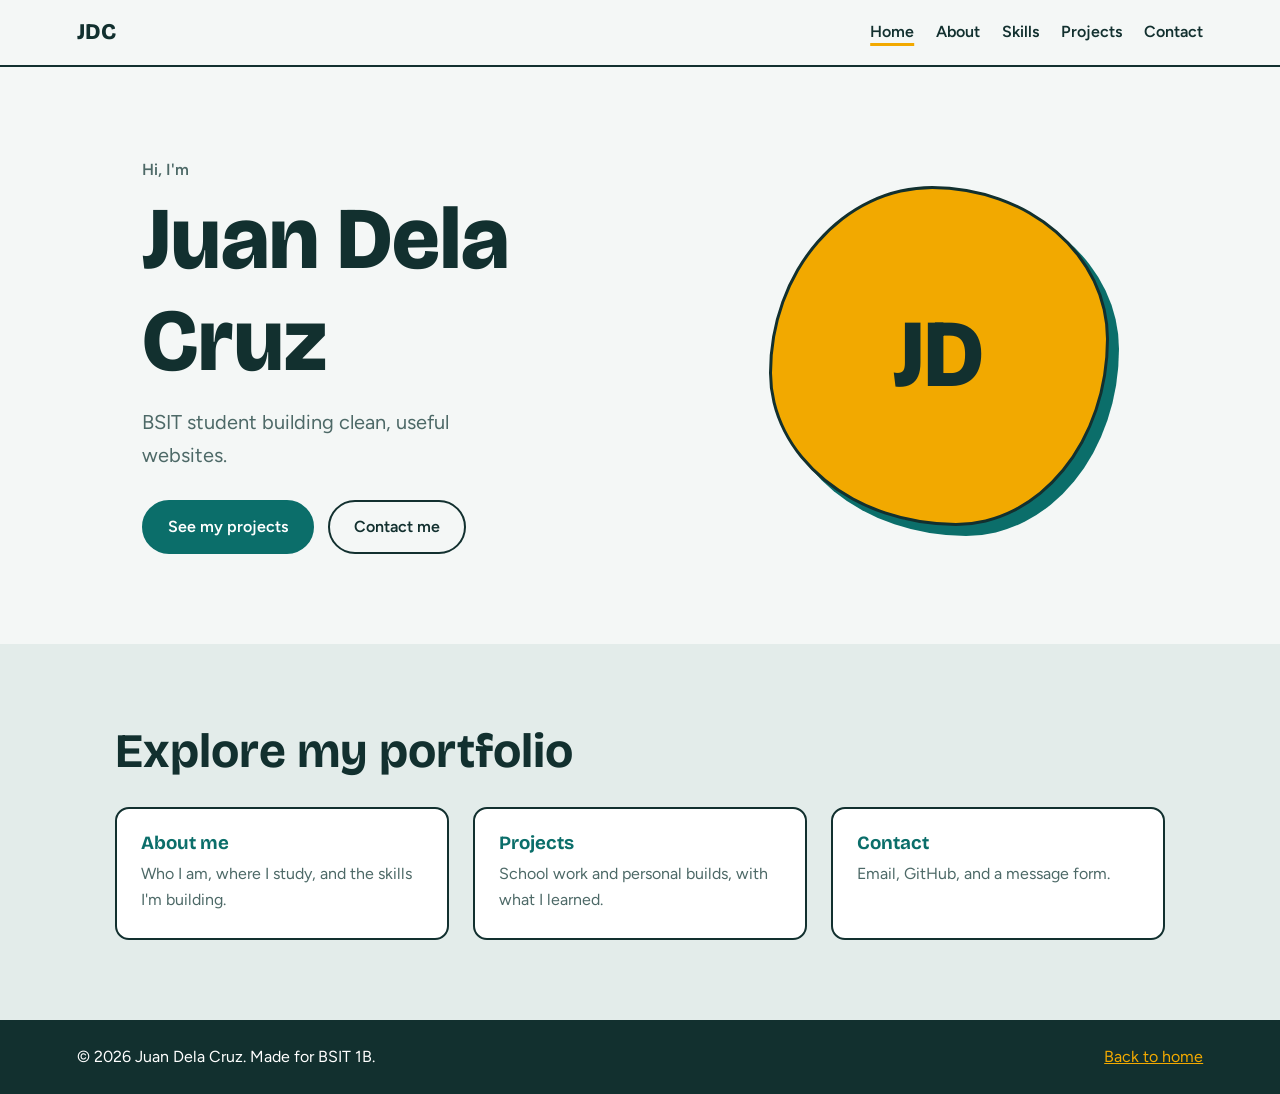
==== index.html @ 8b565f1e "Update index.html" ====
<!DOCTYPE html>
<html lang="en">
<head>
  <meta charset="UTF-8">
  <meta name="viewport" content="width=device-width, initial-scale=1">
  <title>Home | Juan Dela Cruz</title>
  <meta name="description" content="Portfolio of Juan Dela Cruz, BSIT student.">
  <link rel="preconnect" href="https://fonts.googleapis.com">
  <link rel="preconnect" href="https://fonts.gstatic.com" crossorigin>
  <link href="https://fonts.googleapis.com/css2?family=Bricolage+Grotesque:wght@500;700;800&family=Figtree:wght@400;500;600&display=swap" rel="stylesheet">
  <link rel="stylesheet" href="style.css">
</head>
<body>

  <!-- ===== HEADER / NAVIGATION (same on every page) ===== -->
  <header class="site-header">
    <a class="logo" href="index.html">JDC</a>
    <nav class="nav" aria-label="Main">
      <a href="index.html" aria-current="page">Home</a>
      <a href="about.html">About</a>
      <a href="skills.html">Skills</a>
      <a href="projects.html">Projects</a>
      <a href="contact.html">Contact</a>
    </nav>
  </header>

  <main>

    <!-- ===== HERO ===== -->
    <section class="hero">
      <div class="hero-text">
        <p class="hero-hello">Hi, I'm</p>
        <h1>Juan Dela Cruz</h1>
        <p class="hero-role">BSIT student building clean, useful websites.</p>
        <div class="hero-buttons">
          <a class="btn btn-primary" href="projects.html">See my projects</a>
          <a class="btn btn-outline" href="contact.html">Contact me</a>
        </div>
      </div>
      <!-- Replace the initials with your photo:
           <img src="images/profile.jpg" alt="Photo of Juan Dela Cruz"> -->
      <div class="hero-photo" aria-hidden="true">JD</div>
    </section>

    <!-- ===== WHERE TO GO NEXT ===== -->
    <section class="section section-tint">
      <h2>Explore my portfolio</h2>
      <div class="link-cards">
        <a class="link-card" href="about.html">
          <h3>About me</h3>
          <p>Who I am, where I study, and the skills I'm building.</p>
        </a>
        <a class="link-card" href="projects.html">
          <h3>Projects</h3>
          <p>School work and personal builds, with what I learned.</p>
        </a>
        <a class="link-card" href="contact.html">
          <h3>Contact</h3>
          <p>Email, GitHub, and a message form.</p>
        </a>
      </div>
    </section>

  </main>

  <footer class="site-footer">
    <p>&copy; 2026 Juan Dela Cruz. Made for BSIT 1B.</p>
    <a href="index.html">Back to home</a>
  </footer>

</body>
</html>
---- style.css ----
/* =========================================================
   PORTFOLIO STYLES
   1. Variables  2. Base  3. Header  4. Hero  5. Sections
   6. Skills  7. Projects  8. Contact  9. Footer  10. Responsive
   ========================================================= */

/* ---------- 1. VARIABLES (change colors/fonts here) ---------- */
:root {
  --bg: #f4f7f6;          /* page background */
  --bg-tint: #e3ecea;     /* alternate section background */
  --ink: #12302f;         /* main text */
  --muted: #4d6967;       /* secondary text */
  --primary: #0b6e6a;     /* teal: buttons, bars */
  --accent: #f2a900;      /* marigold: highlights */
  --card: #ffffff;
  --radius: 14px;
  --font-head: "Bricolage Grotesque", "Segoe UI", sans-serif;
  --font-body: "Figtree", "Segoe UI", Arial, sans-serif;
}

/* ---------- 2. BASE ---------- */
* { box-sizing: border-box; margin: 0; padding: 0; }
html { scroll-behavior: smooth; scroll-padding-top: 70px; }
body {
  font-family: var(--font-body);
  background: var(--bg);
  color: var(--ink);
  line-height: 1.65;
}
h1, h2, h3 { font-family: var(--font-head); line-height: 1.15; }
a { color: var(--primary); }
a:focus-visible, .btn:focus-visible {
  outline: 3px solid var(--accent);
  outline-offset: 3px;
}

/* ---------- 3. HEADER ---------- */
.site-header {
  position: sticky; top: 0; z-index: 10;
  display: flex; justify-content: space-between; align-items: center;
  padding: 14px 6vw;
  background: var(--bg);
  border-bottom: 2px solid var(--ink);
}
.logo {
  font-family: var(--font-head); font-weight: 800; font-size: 1.4rem;
  color: var(--ink); text-decoration: none;
}
.nav { display: flex; gap: 22px; }
.nav a { color: var(--ink); text-decoration: none; font-weight: 600; }
.nav a:hover { color: var(--primary); text-decoration: underline; text-decoration-color: var(--accent); text-decoration-thickness: 3px; text-underline-offset: 6px; }

/* ---------- 4. HERO ---------- */
.hero {
  display: grid; grid-template-columns: 1.4fr 1fr; align-items: center; gap: 40px;
  padding: 90px 6vw;
  max-width: 1150px; margin: 0 auto;
}
.hero-hello { font-weight: 600; color: var(--muted); }
.hero h1 { font-size: clamp(2.8rem, 8vw, 5.5rem); font-weight: 800; margin: 6px 0 14px; }
.hero-role { font-size: 1.25rem; max-width: 30ch; color: var(--muted); }
.hero-buttons { display: flex; gap: 14px; flex-wrap: wrap; margin-top: 28px; }

.btn {
  display: inline-block; padding: 12px 24px;
  border-radius: 999px; border: 2px solid var(--ink);
  font-weight: 600; text-decoration: none;
  transition: background .2s, color .2s;
}
.btn-primary { background: var(--primary); border-color: var(--primary); color: #fff; }
.btn-primary:hover { background: var(--ink); border-color: var(--ink); }
.btn-outline { color: var(--ink); }
.btn-outline:hover { background: var(--accent); border-color: var(--accent); }

.hero-photo {
  aspect-ratio: 1; width: 100%; max-width: 340px; justify-self: center;
  display: grid; place-items: center;
  background: var(--accent); color: var(--ink);
  font-family: var(--font-head); font-weight: 800; font-size: 6rem;
  border: 3px solid var(--ink);
  border-radius: 48% 52% 45% 55% / 55% 45% 55% 45%;  /* soft blob shape */
  box-shadow: 10px 10px 0 var(--primary);
  overflow: hidden;
}
.hero-photo img { width: 100%; height: 100%; object-fit: cover; }

/* ---------- 5. SECTIONS ---------- */
.section { padding: 80px 6vw; }
.section-tint { background: var(--bg-tint); }
.section > * { max-width: 1050px; margin-left: auto; margin-right: auto; }
.section h2 { font-size: clamp(2rem, 5vw, 3rem); margin-bottom: 28px; }

.about-grid { display: grid; grid-template-columns: 1.3fr 1fr; gap: 40px; }
.about-grid p { max-width: 60ch; font-size: 1.1rem; }
.facts { list-style: none; background: var(--card); border: 2px solid var(--ink); border-radius: var(--radius); padding: 22px; }
.facts li { padding: 8px 0; border-bottom: 1px solid var(--bg-tint); }
.facts li:last-child { border-bottom: none; }
.facts strong { display: block; color: var(--primary); font-size: .9rem; }

/* ---------- 6. SKILLS ---------- */
.skills-grid { display: grid; grid-template-columns: repeat(auto-fit, minmax(260px, 1fr)); gap: 22px 40px; }
.skill h3 { font-size: 1.1rem; margin-bottom: 8px; }
.bar { height: 14px; background: var(--card); border: 2px solid var(--ink); border-radius: 999px; overflow: hidden; }
.bar span { display: block; height: 100%; background: var(--primary); }

/* ---------- 7. PROJECTS ---------- */
.projects-grid { display: grid; grid-template-columns: repeat(auto-fit, minmax(270px, 1fr)); gap: 28px; }
.project { background: var(--card); border: 2px solid var(--ink); border-radius: var(--radius); overflow: hidden; padding-bottom: 22px; }
.project-thumb {
  height: 160px; display: grid; place-items: center;
  font-family: var(--font-head); font-weight: 700; font-size: 1.4rem; color: #fff;
  margin-bottom: 18px; border-bottom: 2px solid var(--ink);
}
.thumb-a { background: var(--primary); }
.thumb-b { background: #1f4e79; }
.thumb-c { background: #8a5a00; }
.project h3, .project p, .project a { margin-left: 22px; margin-right: 22px; }
.project h3 { margin-bottom: 8px; }
.project p { color: var(--muted); margin-bottom: 12px; }
.project a { font-weight: 600; }

/* ---------- 8. CONTACT ---------- */
.contact-intro { font-size: 1.1rem; margin-bottom: 20px; }
.contact-list { list-style: none; }
.contact-list li { padding: 8px 0; }
.contact-list strong { display: inline-block; min-width: 90px; }

/* ---------- 9. FOOTER ---------- */
.site-footer {
  display: flex; justify-content: space-between; flex-wrap: wrap; gap: 10px;
  padding: 24px 6vw; background: var(--ink); color: #fff;
}
.site-footer a { color: var(--accent); }

/* ---------- 10. RESPONSIVE ---------- */
@media (max-width: 760px) {
  .site-header { flex-direction: column; gap: 6px; }
  .nav { gap: 16px; }
  .hero, .about-grid { grid-template-columns: 1fr; }
  .hero { padding-top: 50px; }
  .hero-photo { max-width: 240px; font-size: 4rem; order: -1; justify-self: start; }
}
@media (prefers-reduced-motion: reduce) {
  html { scroll-behavior: auto; }
  .btn { transition: none; }
}

/* =========================================================
   MULTI-PAGE ADDITIONS
   ========================================================= */

/* Current page link in the navigation */
.nav a[aria-current="page"] {
  text-decoration: underline;
  text-decoration-color: var(--accent);
  text-decoration-thickness: 3px;
  text-underline-offset: 6px;
}

/* Title area at the top of inner pages */
.page-title { padding: 60px 6vw 10px; max-width: 1150px; margin: 0 auto; }
.page-title h1 { font-size: clamp(2.4rem, 7vw, 4rem); font-weight: 800; margin-bottom: 8px; }
.page-title p { color: var(--muted); font-size: 1.15rem; max-width: 50ch; }

/* Home page: cards that link to the other pages */
.link-cards { display: grid; grid-template-columns: repeat(auto-fit, minmax(240px, 1fr)); gap: 24px; }
.link-card {
  display: block; padding: 24px; text-decoration: none; color: var(--ink);
  background: var(--card); border: 2px solid var(--ink); border-radius: var(--radius);
  transition: transform .2s, box-shadow .2s;
}
.link-card:hover { transform: translate(-3px, -3px); box-shadow: 6px 6px 0 var(--accent); }
.link-card h3 { margin-bottom: 6px; color: var(--primary); }
.link-card p { color: var(--muted); }

/* Contact form */
.contact-grid { display: grid; grid-template-columns: 1fr 1.2fr; gap: 40px; }
.form { display: grid; gap: 16px; }
.form label { font-weight: 600; display: grid; gap: 6px; }
.form input, .form textarea {
  font: inherit; padding: 12px; background: var(--card);
  border: 2px solid var(--ink); border-radius: 10px;
}
.form input:focus-visible, .form textarea:focus-visible { outline: 3px solid var(--accent); }
.form button { justify-self: start; cursor: pointer; font: inherit; font-weight: 600; }

@media (max-width: 760px) {
  .contact-grid { grid-template-columns: 1fr; }
  .page-title { padding-top: 40px; }
}
@media (prefers-reduced-motion: reduce) {
  .link-card { transition: none; }
}
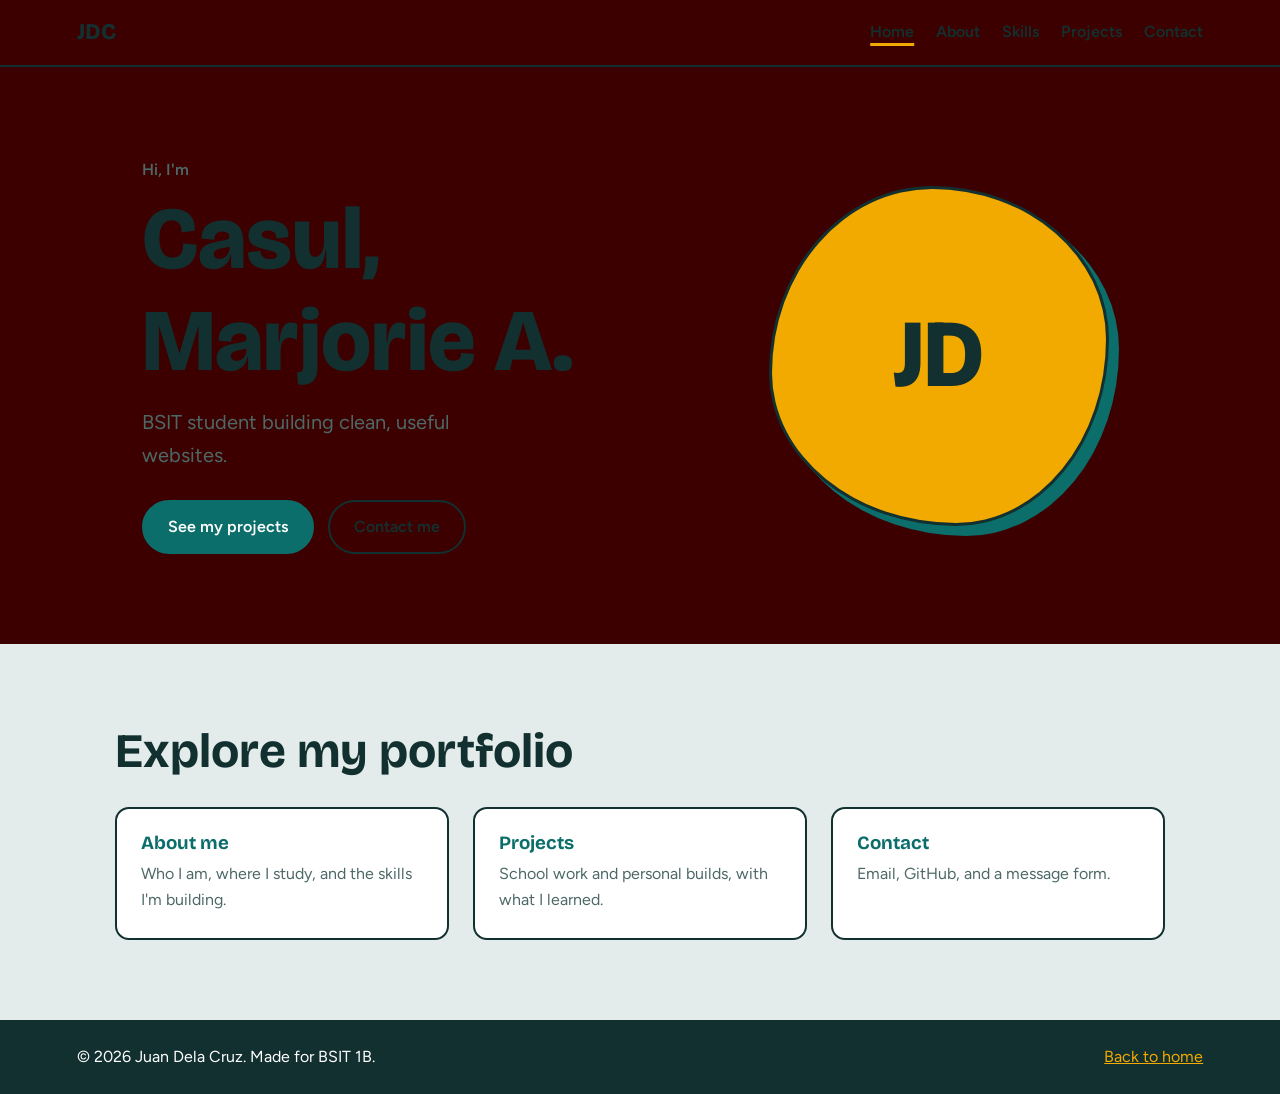
==== commit 4b03899f: "Update index.html" ====
--- a/index.html
+++ b/index.html
@@ -30,7 +30,7 @@
     <section class="hero">
       <div class="hero-text">
         <p class="hero-hello">Hi, I'm</p>
-        <h1>Juan Dela Cruz</h1>
+        <h1>Casul, Marjorie A.</h1>
         <p class="hero-role">BSIT student building clean, useful websites.</p>
         <div class="hero-buttons">
           <a class="btn btn-primary" href="projects.html">See my projects</a>
--- a/style.css
+++ b/style.css
@@ -6,7 +6,7 @@
 
 /* ---------- 1. VARIABLES (change colors/fonts here) ---------- */
 :root {
-  --bg: #f4f7f6;          /* page background */
+  --bg: #3D0000;          /* page background */
   --bg-tint: #e3ecea;     /* alternate section background */
   --ink: #12302f;         /* main text */
   --muted: #4d6967;       /* secondary text */
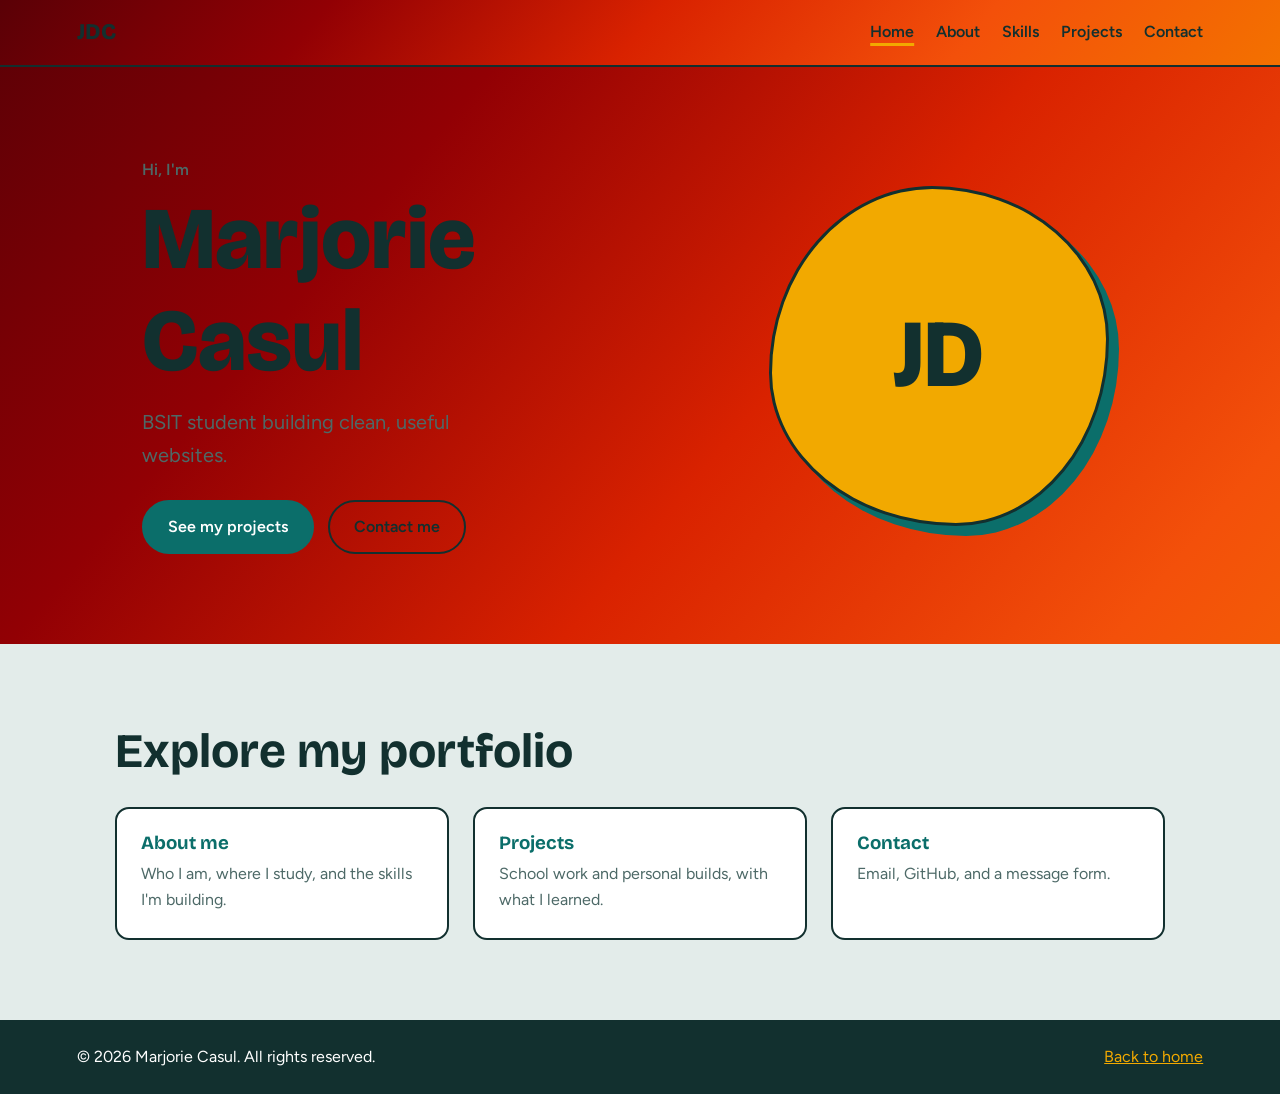
==== commit 6a25bed4: "Update index.html" ====
--- a/index.html
+++ b/index.html
@@ -3,8 +3,8 @@
 <head>
   <meta charset="UTF-8">
   <meta name="viewport" content="width=device-width, initial-scale=1">
-  <title>Home | Juan Dela Cruz</title>
-  <meta name="description" content="Portfolio of Juan Dela Cruz, BSIT student.">
+  <title>Home | Marjorie Casul </title>
+  <meta name="description" content="Portfolio of Marjorie Casul, BSIT student.">
   <link rel="preconnect" href="https://fonts.googleapis.com">
   <link rel="preconnect" href="https://fonts.gstatic.com" crossorigin>
   <link href="https://fonts.googleapis.com/css2?family=Bricolage+Grotesque:wght@500;700;800&family=Figtree:wght@400;500;600&display=swap" rel="stylesheet">
@@ -30,7 +30,7 @@
     <section class="hero">
       <div class="hero-text">
         <p class="hero-hello">Hi, I'm</p>
-        <h1>Casul, Marjorie A.</h1>
+        <h1>Marjorie Casul</h1>
         <p class="hero-role">BSIT student building clean, useful websites.</p>
         <div class="hero-buttons">
           <a class="btn btn-primary" href="projects.html">See my projects</a>
@@ -64,7 +64,7 @@
   </main>
 
   <footer class="site-footer">
-    <p>&copy; 2026 Juan Dela Cruz. Made for BSIT 1B.</p>
+    <p>&copy; 2026 Marjorie Casul. All rights reserved.</p>
     <a href="index.html">Back to home</a>
   </footer>
 
--- a/style.css
+++ b/style.css
@@ -6,7 +6,7 @@
 
 /* ---------- 1. VARIABLES (change colors/fonts here) ---------- */
 :root {
-  --bg: #3D0000;          /* page background */
+  --bg: linear-gradient(130deg, #5a0006, #920004, #d92200, #f3500a, #f37100);          /* page background */
   --bg-tint: #e3ecea;     /* alternate section background */
   --ink: #12302f;         /* main text */
   --muted: #4d6967;       /* secondary text */
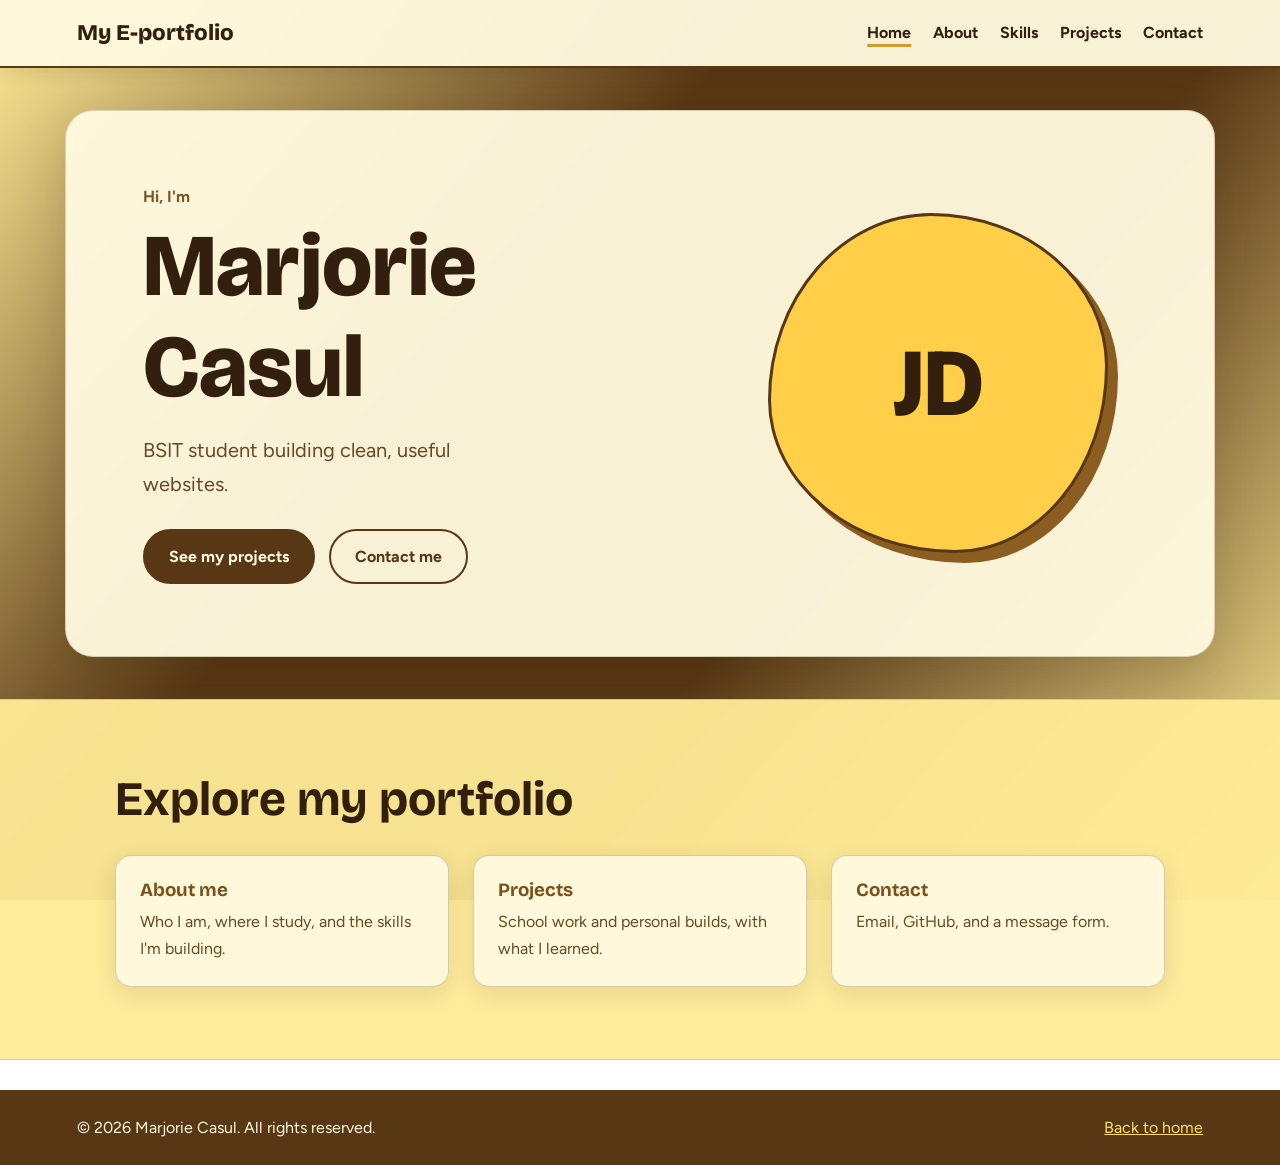
==== commit 9a34d5b7: "Update logo text in header navigation" ====
--- a/index.html
+++ b/index.html
@@ -14,7 +14,7 @@
 
   <!-- ===== HEADER / NAVIGATION (same on every page) ===== -->
   <header class="site-header">
-    <a class="logo" href="index.html">JDC</a>
+    <a class="logo" href="index.html">My E-portfolio</a>
     <nav class="nav" aria-label="Main">
       <a href="index.html" aria-current="page">Home</a>
       <a href="about.html">About</a>
--- a/style.css
+++ b/style.css
@@ -4,33 +4,36 @@
    6. Skills  7. Projects  8. Contact  9. Footer  10. Responsive
    ========================================================= */
 
-/* ---------- 1. VARIABLES (change colors/fonts here) ---------- */
+/* ---------- 1. VARIABLES ---------- */
 :root {
-  --bg: linear-gradient(130deg, #5a0006, #920004, #d92200, #f3500a, #f37100);          /* page background */
-  --bg-tint: #e3ecea;     /* alternate section background */
-  --ink: #12302f;         /* main text */
-  --muted: #4d6967;       /* secondary text */
-  --primary: #0b6e6a;     /* teal: buttons, bars */
-  --accent: #f2a900;      /* marigold: highlights */
-  --card: #ffffff;
-  --radius: 14px;
+  --bg: linear-gradient(130deg, #ffeb97 0%, #583714 38%, #583714 62%, #ffeb97 100%);
+  --bg-tint: #fff4c7;
+  --ink: #321f0d;
+  --muted: #654923;
+  --primary: #583714;
+  --accent: #ffcf4a;
+  --card: linear-gradient(130deg, #583714 0%, #ffeb97 38%, #ffeb97 62%, #583714 100%);
+  --surface: rgba(255, 249, 223, .96);
+  --radius: 16px;
   --font-head: "Bricolage Grotesque", "Segoe UI", sans-serif;
   --font-body: "Figtree", "Segoe UI", Arial, sans-serif;
 }
 
 /* ---------- 2. BASE ---------- */
 * { box-sizing: border-box; margin: 0; padding: 0; }
-html { scroll-behavior: smooth; scroll-padding-top: 70px; }
+html { scroll-behavior: smooth; scroll-padding-top: 80px; }
 body {
+  min-height: 100vh;
   font-family: var(--font-body);
   background: var(--bg);
+  background-attachment: fixed;
   color: var(--ink);
-  line-height: 1.65;
+  line-height: 1.7;
 }
 h1, h2, h3 { font-family: var(--font-head); line-height: 1.15; }
 a { color: var(--primary); }
-a:focus-visible, .btn:focus-visible {
-  outline: 3px solid var(--accent);
+a:focus-visible, .btn:focus-visible, .form input:focus-visible, .form textarea:focus-visible {
+  outline: 3px solid #9a671e;
   outline-offset: 3px;
 }
 
@@ -39,154 +42,167 @@
   position: sticky; top: 0; z-index: 10;
   display: flex; justify-content: space-between; align-items: center;
   padding: 14px 6vw;
-  background: var(--bg);
-  border-bottom: 2px solid var(--ink);
+  background: rgba(255, 249, 223, .96);
+  border-bottom: 2px solid var(--primary);
+  box-shadow: 0 4px 18px rgba(50, 31, 13, .12);
+  backdrop-filter: blur(12px);
+  -webkit-backdrop-filter: blur(12px);
 }
 .logo {
   font-family: var(--font-head); font-weight: 800; font-size: 1.4rem;
   color: var(--ink); text-decoration: none;
 }
 .nav { display: flex; gap: 22px; }
-.nav a { color: var(--ink); text-decoration: none; font-weight: 600; }
-.nav a:hover { color: var(--primary); text-decoration: underline; text-decoration-color: var(--accent); text-decoration-thickness: 3px; text-underline-offset: 6px; }
+.nav a { color: var(--ink); text-decoration: none; font-weight: 700; }
+.nav a:hover {
+  color: #8a5717; text-decoration: underline; text-decoration-color: #d39a2e;
+  text-decoration-thickness: 3px; text-underline-offset: 6px;
+}
 
 /* ---------- 4. HERO ---------- */
 .hero {
   display: grid; grid-template-columns: 1.4fr 1fr; align-items: center; gap: 40px;
-  padding: 90px 6vw;
-  max-width: 1150px; margin: 0 auto;
-}
-.hero-hello { font-weight: 600; color: var(--muted); }
-.hero h1 { font-size: clamp(2.8rem, 8vw, 5.5rem); font-weight: 800; margin: 6px 0 14px; }
+  padding: 72px 6vw; max-width: 1150px; margin: 42px auto;
+  background: var(--surface); border: 1px solid rgba(88, 55, 20, .2);
+  border-radius: 28px; box-shadow: 0 18px 48px rgba(50, 31, 13, .18);
+}
+.hero-hello { font-weight: 700; color: #79551f; }
+.hero h1 { font-size: clamp(2.8rem, 8vw, 5.5rem); font-weight: 800; margin: 6px 0 14px; color: var(--ink); }
 .hero-role { font-size: 1.25rem; max-width: 30ch; color: var(--muted); }
 .hero-buttons { display: flex; gap: 14px; flex-wrap: wrap; margin-top: 28px; }
-
 .btn {
-  display: inline-block; padding: 12px 24px;
-  border-radius: 999px; border: 2px solid var(--ink);
-  font-weight: 600; text-decoration: none;
-  transition: background .2s, color .2s;
-}
-.btn-primary { background: var(--primary); border-color: var(--primary); color: #fff; }
-.btn-primary:hover { background: var(--ink); border-color: var(--ink); }
-.btn-outline { color: var(--ink); }
-.btn-outline:hover { background: var(--accent); border-color: var(--accent); }
-
+  display: inline-block; padding: 12px 24px; border-radius: 999px;
+  border: 2px solid var(--primary); font-weight: 700; text-decoration: none;
+  transition: background .2s, color .2s, transform .2s, box-shadow .2s;
+}
+.btn:hover { transform: translateY(-2px); box-shadow: 0 6px 14px rgba(50, 31, 13, .18); }
+.btn-primary { background: var(--primary); border-color: var(--primary); color: #fff9df; }
+.btn-primary:hover { background: #754a1a; border-color: #754a1a; }
+.btn-outline { color: var(--primary); }
+.btn-outline:hover { background: var(--accent); border-color: #d39a2e; }
 .hero-photo {
   aspect-ratio: 1; width: 100%; max-width: 340px; justify-self: center;
-  display: grid; place-items: center;
-  background: var(--accent); color: var(--ink);
+  display: grid; place-items: center; background: var(--accent); color: var(--ink);
   font-family: var(--font-head); font-weight: 800; font-size: 6rem;
-  border: 3px solid var(--ink);
-  border-radius: 48% 52% 45% 55% / 55% 45% 55% 45%;  /* soft blob shape */
-  box-shadow: 10px 10px 0 var(--primary);
-  overflow: hidden;
+  border: 3px solid var(--primary); border-radius: 48% 52% 45% 55% / 55% 45% 55% 45%;
+  box-shadow: 10px 10px 0 #8b5d20; overflow: hidden;
 }
 .hero-photo img { width: 100%; height: 100%; object-fit: cover; }
 
 /* ---------- 5. SECTIONS ---------- */
-.section { padding: 80px 6vw; }
-.section-tint { background: var(--bg-tint); }
+.section {
+  padding: 72px 6vw; margin: 30px 0;
+  background: rgba(255, 249, 223, .94);
+  border-top: 1px solid rgba(88, 55, 20, .16);
+  border-bottom: 1px solid rgba(88, 55, 20, .16);
+}
+.section-tint { background: rgba(255, 235, 151, .95); }
 .section > * { max-width: 1050px; margin-left: auto; margin-right: auto; }
-.section h2 { font-size: clamp(2rem, 5vw, 3rem); margin-bottom: 28px; }
-
+.section h2 { font-size: clamp(2rem, 5vw, 3rem); margin-bottom: 28px; color: var(--ink); }
 .about-grid { display: grid; grid-template-columns: 1.3fr 1fr; gap: 40px; }
 .about-grid p { max-width: 60ch; font-size: 1.1rem; }
-.facts { list-style: none; background: var(--card); border: 2px solid var(--ink); border-radius: var(--radius); padding: 22px; }
-.facts li { padding: 8px 0; border-bottom: 1px solid var(--bg-tint); }
+.facts {
+  list-style: none; background: var(--card); border: 2px solid var(--primary);
+  border-radius: var(--radius); padding: 22px; box-shadow: 0 8px 22px rgba(50, 31, 13, .08);
+}
+.facts li { padding: 8px 0; border-bottom: 1px solid #eadca9; }
 .facts li:last-child { border-bottom: none; }
-.facts strong { display: block; color: var(--primary); font-size: .9rem; }
+.facts strong { display: block; color: #79511b; font-size: .9rem; }
 
 /* ---------- 6. SKILLS ---------- */
 .skills-grid { display: grid; grid-template-columns: repeat(auto-fit, minmax(260px, 1fr)); gap: 22px 40px; }
 .skill h3 { font-size: 1.1rem; margin-bottom: 8px; }
-.bar { height: 14px; background: var(--card); border: 2px solid var(--ink); border-radius: 999px; overflow: hidden; }
-.bar span { display: block; height: 100%; background: var(--primary); }
+.bar { height: 14px; background: #fffdf2; border: 2px solid var(--primary); border-radius: 999px; overflow: hidden; }
+.bar span { display: block; height: 100%; background: linear-gradient(90deg, #8b5d20, #d39a2e, #f0bf3f); }
 
 /* ---------- 7. PROJECTS ---------- */
 .projects-grid { display: grid; grid-template-columns: repeat(auto-fit, minmax(270px, 1fr)); gap: 28px; }
-.project { background: var(--card); border: 2px solid var(--ink); border-radius: var(--radius); overflow: hidden; padding-bottom: 22px; }
+.project {
+  background: var(--card); border: 2px solid var(--primary); border-radius: var(--radius);
+  overflow: hidden; padding-bottom: 22px; box-shadow: 0 10px 26px rgba(50, 31, 13, .1);
+  transition: transform .2s, box-shadow .2s;
+}
+.project:hover { transform: translateY(-4px); box-shadow: 0 16px 32px rgba(50, 31, 13, .16); }
 .project-thumb {
-  height: 160px; display: grid; place-items: center;
-  font-family: var(--font-head); font-weight: 700; font-size: 1.4rem; color: #fff;
-  margin-bottom: 18px; border-bottom: 2px solid var(--ink);
-}
-.thumb-a { background: var(--primary); }
-.thumb-b { background: #1f4e79; }
-.thumb-c { background: #8a5a00; }
+  height: 160px; display: grid; place-items: center; font-family: var(--font-head);
+  font-weight: 700; font-size: 1.4rem; color: #fff9df; margin-bottom: 18px;
+  border-bottom: 2px solid var(--primary);
+}
+.thumb-a { background: linear-gradient(135deg, #583714, #9a6a2b); }
+.thumb-b { background: linear-gradient(135deg, #76501d, #c08b31); }
+.thumb-c { background: linear-gradient(135deg, #8a5d20, #d8aa4b); }
 .project h3, .project p, .project a { margin-left: 22px; margin-right: 22px; }
 .project h3 { margin-bottom: 8px; }
 .project p { color: var(--muted); margin-bottom: 12px; }
-.project a { font-weight: 600; }
+.project a { font-weight: 700; }
+.project a:hover { color: #9a671e; }
 
 /* ---------- 8. CONTACT ---------- */
 .contact-intro { font-size: 1.1rem; margin-bottom: 20px; }
 .contact-list { list-style: none; }
 .contact-list li { padding: 8px 0; }
-.contact-list strong { display: inline-block; min-width: 90px; }
+.contact-list strong { display: inline-block; min-width: 90px; color: #79511b; }
 
 /* ---------- 9. FOOTER ---------- */
 .site-footer {
   display: flex; justify-content: space-between; flex-wrap: wrap; gap: 10px;
-  padding: 24px 6vw; background: var(--ink); color: #fff;
-}
-.site-footer a { color: var(--accent); }
+  padding: 24px 6vw; background: #583714; color: #fff9df;
+}
+.site-footer a { color: #ffdf71; }
+.site-footer a:hover { color: #fff; }
 
 /* ---------- 10. RESPONSIVE ---------- */
 @media (max-width: 760px) {
   .site-header { flex-direction: column; gap: 6px; }
-  .nav { gap: 16px; }
+  .nav { gap: 16px; flex-wrap: wrap; justify-content: center; }
   .hero, .about-grid { grid-template-columns: 1fr; }
-  .hero { padding-top: 50px; }
+  .hero { padding: 42px 7vw; margin: 24px 4vw; }
   .hero-photo { max-width: 240px; font-size: 4rem; order: -1; justify-self: start; }
+  .section { padding: 56px 7vw; }
 }
 @media (prefers-reduced-motion: reduce) {
   html { scroll-behavior: auto; }
-  .btn { transition: none; }
+  .btn, .project { transition: none; }
 }
 
 /* =========================================================
    MULTI-PAGE ADDITIONS
    ========================================================= */
-
-/* Current page link in the navigation */
 .nav a[aria-current="page"] {
-  text-decoration: underline;
-  text-decoration-color: var(--accent);
-  text-decoration-thickness: 3px;
-  text-underline-offset: 6px;
-}
-
-/* Title area at the top of inner pages */
-.page-title { padding: 60px 6vw 10px; max-width: 1150px; margin: 0 auto; }
+  text-decoration: underline; text-decoration-color: #d39a2e;
+  text-decoration-thickness: 3px; text-underline-offset: 6px;
+}
+.page-title {
+  padding: 48px 6vw 28px; max-width: 1150px; margin: 32px auto 0;
+  background: var(--surface); border-radius: 24px 24px 0 0;
+}
 .page-title h1 { font-size: clamp(2.4rem, 7vw, 4rem); font-weight: 800; margin-bottom: 8px; }
 .page-title p { color: var(--muted); font-size: 1.15rem; max-width: 50ch; }
-
-/* Home page: cards that link to the other pages */
 .link-cards { display: grid; grid-template-columns: repeat(auto-fit, minmax(240px, 1fr)); gap: 24px; }
 .link-card {
   display: block; padding: 24px; text-decoration: none; color: var(--ink);
-  background: var(--card); border: 2px solid var(--ink); border-radius: var(--radius);
-  transition: transform .2s, box-shadow .2s;
-}
-.link-card:hover { transform: translate(-3px, -3px); box-shadow: 6px 6px 0 var(--accent); }
-.link-card h3 { margin-bottom: 6px; color: var(--primary); }
+  background: rgba(255, 249, 223, .94); border: 1px solid rgba(88, 55, 20, .24);
+  border-radius: var(--radius); box-shadow: 0 8px 24px rgba(50, 31, 13, .12);
+  transition: transform .2s, box-shadow .2s, background .2s;
+}
+.link-card:hover {
+  transform: translateY(-4px); background: #fffdf2;
+  box-shadow: 0 14px 30px rgba(50, 31, 13, .2);
+}
+.link-card h3 { margin-bottom: 6px; color: #79511b; }
 .link-card p { color: var(--muted); }
-
-/* Contact form */
 .contact-grid { display: grid; grid-template-columns: 1fr 1.2fr; gap: 40px; }
 .form { display: grid; gap: 16px; }
-.form label { font-weight: 600; display: grid; gap: 6px; }
+.form label { font-weight: 700; display: grid; gap: 6px; }
 .form input, .form textarea {
-  font: inherit; padding: 12px; background: var(--card);
-  border: 2px solid var(--ink); border-radius: 10px;
-}
-.form input:focus-visible, .form textarea:focus-visible { outline: 3px solid var(--accent); }
-.form button { justify-self: start; cursor: pointer; font: inherit; font-weight: 600; }
-
+  width: 100%; font: inherit; padding: 12px; color: var(--ink);
+  background: #fffdf2; border: 2px solid #8a622c; border-radius: 10px;
+}
+.form input:focus-visible, .form textarea:focus-visible { outline: 3px solid #d39a2e; }
+.form button { justify-self: start; cursor: pointer; font: inherit; font-weight: 700; }
 @media (max-width: 760px) {
   .contact-grid { grid-template-columns: 1fr; }
-  .page-title { padding-top: 40px; }
+  .page-title { padding: 36px 7vw 24px; margin: 20px 4vw 0; }
 }
 @media (prefers-reduced-motion: reduce) {
   .link-card { transition: none; }
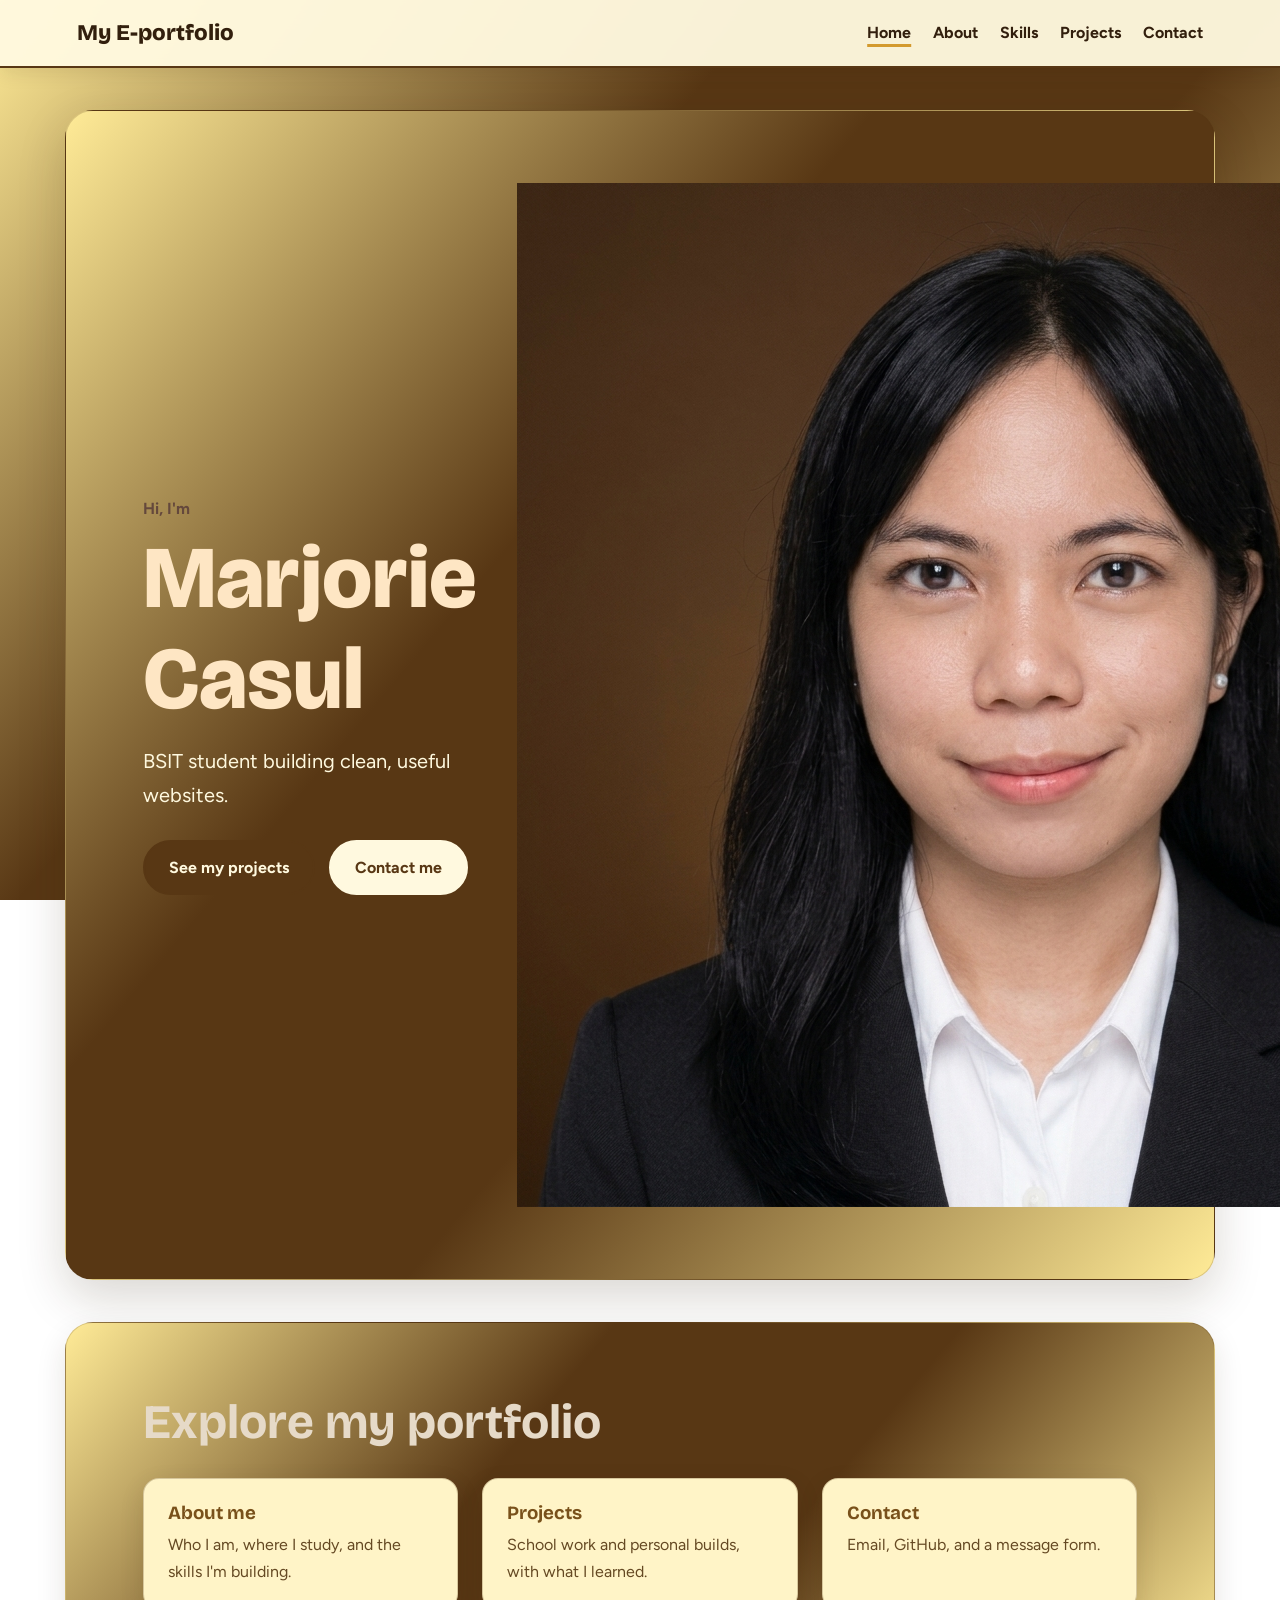
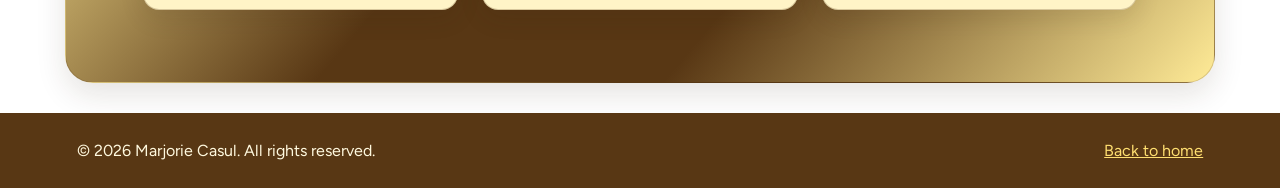
==== commit f0adcdd0: "Update profile photo in index.html" ====
--- a/index.html
+++ b/index.html
@@ -37,9 +37,9 @@
           <a class="btn btn-outline" href="contact.html">Contact me</a>
         </div>
       </div>
-      <!-- Replace the initials with your photo:
-           <img src="images/profile.jpg" alt="Photo of Juan Dela Cruz"> -->
-      <div class="hero-photo" aria-hidden="true">JD</div>
+  
+           <img src="myphoto.jpeg" alt="Photo of Marj Casul"> 
+      
     </section>
 
     <!-- ===== WHERE TO GO NEXT ===== -->
--- a/style.css
+++ b/style.css
@@ -12,8 +12,8 @@
   --muted: #654923;
   --primary: #583714;
   --accent: #ffcf4a;
-  --card: linear-gradient(130deg, #583714 0%, #ffeb97 38%, #ffeb97 62%, #583714 100%);
-  --surface: rgba(255, 249, 223, .96);
+  --card: linear-gradient(130deg, #ffeb97 0%, #583714 38%, #583714 62%, #ffeb97 100%);
+  --surface: linear-gradient(130deg, #ffeb97 0%, #583714 38%, #583714 62%, #ffeb97 100%);
   --radius: 16px;
   --font-head: "Bricolage Grotesque", "Segoe UI", sans-serif;
   --font-body: "Figtree", "Segoe UI", Arial, sans-serif;
@@ -66,9 +66,9 @@
   background: var(--surface); border: 1px solid rgba(88, 55, 20, .2);
   border-radius: 28px; box-shadow: 0 18px 48px rgba(50, 31, 13, .18);
 }
-.hero-hello { font-weight: 700; color: #79551f; }
-.hero h1 { font-size: clamp(2.8rem, 8vw, 5.5rem); font-weight: 800; margin: 6px 0 14px; color: var(--ink); }
-.hero-role { font-size: 1.25rem; max-width: 30ch; color: var(--muted); }
+.hero-hello { font-weight: 700; color: #64483c; }
+.hero h1 { font-size: clamp(2.8rem, 8vw, 5.5rem); font-weight: 800; margin: 6px 0 14px; color: #fee6c4; }
+.hero-role { font-size: 1.25rem; max-width: 30ch; color: #fff9df; }
 .hero-buttons { display: flex; gap: 14px; flex-wrap: wrap; margin-top: 28px; }
 .btn {
   display: inline-block; padding: 12px 24px; border-radius: 999px;
@@ -78,7 +78,7 @@
 .btn:hover { transform: translateY(-2px); box-shadow: 0 6px 14px rgba(50, 31, 13, .18); }
 .btn-primary { background: var(--primary); border-color: var(--primary); color: #fff9df; }
 .btn-primary:hover { background: #754a1a; border-color: #754a1a; }
-.btn-outline { color: var(--primary); }
+.btn-outline { background: #fff9df; border-color: #fff9df; color: var(--primary); }
 .btn-outline:hover { background: var(--accent); border-color: #d39a2e; }
 .hero-photo {
   aspect-ratio: 1; width: 100%; max-width: 340px; justify-self: center;
@@ -91,27 +91,29 @@
 
 /* ---------- 5. SECTIONS ---------- */
 .section {
-  padding: 72px 6vw; margin: 30px 0;
-  background: rgba(255, 249, 223, .94);
-  border-top: 1px solid rgba(88, 55, 20, .16);
-  border-bottom: 1px solid rgba(88, 55, 20, .16);
-}
-.section-tint { background: rgba(255, 235, 151, .95); }
+  max-width: 1150px; padding: 72px 6vw; margin: 30px auto;
+  background: var(--surface);
+  border: 1px solid rgba(88, 55, 20, .2);
+  border-radius: 28px;
+  box-shadow: 0 12px 30px rgba(50, 31, 13, .12);
+}
+.section-tint { background: var(--surface); }
 .section > * { max-width: 1050px; margin-left: auto; margin-right: auto; }
-.section h2 { font-size: clamp(2rem, 5vw, 3rem); margin-bottom: 28px; color: var(--ink); }
+.section h2 { font-size: clamp(2rem, 5vw, 3rem); margin-bottom: 28px; color: #E6DAC8; }
 .about-grid { display: grid; grid-template-columns: 1.3fr 1fr; gap: 40px; }
-.about-grid p { max-width: 60ch; font-size: 1.1rem; }
+.about-grid p { max-width: 60ch; font-size: 1.1rem; color: #161616  }
 .facts {
-  list-style: none; background: var(--card); border: 2px solid var(--primary);
+  list-style: none; background:#fff4c7; border: 2px solid var(--primary);
   border-radius: var(--radius); padding: 22px; box-shadow: 0 8px 22px rgba(50, 31, 13, .08);
 }
 .facts li { padding: 8px 0; border-bottom: 1px solid #eadca9; }
 .facts li:last-child { border-bottom: none; }
-.facts strong { display: block; color: #79511b; font-size: .9rem; }
+.facts strong { display: block; color: #3e2522; font-size: .9rem; }
 
 /* ---------- 6. SKILLS ---------- */
 .skills-grid { display: grid; grid-template-columns: repeat(auto-fit, minmax(260px, 1fr)); gap: 22px 40px; }
 .skill h3 { font-size: 1.1rem; margin-bottom: 8px; }
+.skill h3 span { color: #fee6c4 } 
 .bar { height: 14px; background: #fffdf2; border: 2px solid var(--primary); border-radius: 999px; overflow: hidden; }
 .bar span { display: block; height: 100%; background: linear-gradient(90deg, #8b5d20, #d39a2e, #f0bf3f); }
 
@@ -128,12 +130,12 @@
   font-weight: 700; font-size: 1.4rem; color: #fff9df; margin-bottom: 18px;
   border-bottom: 2px solid var(--primary);
 }
-.thumb-a { background: linear-gradient(135deg, #583714, #9a6a2b); }
-.thumb-b { background: linear-gradient(135deg, #76501d, #c08b31); }
-.thumb-c { background: linear-gradient(135deg, #8a5d20, #d8aa4b); }
+.thumb-a { background: linear-gradient(130deg, #ffeb97, #583714); } 
+.thumb-b { background: linear-gradient(130deg, #ffeb97, #583714); } 
+.thumb-c { background: linear-gradient(130deg, #ffeb97, #583714); } 
 .project h3, .project p, .project a { margin-left: 22px; margin-right: 22px; }
 .project h3 { margin-bottom: 8px; }
-.project p { color: var(--muted); margin-bottom: 12px; }
+.project p { color: #d9825d; margin-bottom: 12px; }
 .project a { font-weight: 700; }
 .project a:hover { color: #9a671e; }
 
@@ -158,7 +160,7 @@
   .hero, .about-grid { grid-template-columns: 1fr; }
   .hero { padding: 42px 7vw; margin: 24px 4vw; }
   .hero-photo { max-width: 240px; font-size: 4rem; order: -1; justify-self: start; }
-  .section { padding: 56px 7vw; }
+  .section { padding: 56px 7vw; margin: 20px 4vw; }
 }
 @media (prefers-reduced-motion: reduce) {
   html { scroll-behavior: auto; }
@@ -173,20 +175,22 @@
   text-decoration-thickness: 3px; text-underline-offset: 6px;
 }
 .page-title {
-  padding: 48px 6vw 28px; max-width: 1150px; margin: 32px auto 0;
-  background: var(--surface); border-radius: 24px 24px 0 0;
+  padding: 48px 6vw 28px; max-width: 1150px; margin: 32px auto 18px;
+  background: var(--surface); border-radius: 28px;
+  border: 1px solid rgba(88, 55, 20, .2);
+  box-shadow: 0 12px 30px rgba(50, 31, 13, .12);
 }
 .page-title h1 { font-size: clamp(2.4rem, 7vw, 4rem); font-weight: 800; margin-bottom: 8px; }
-.page-title p { color: var(--muted); font-size: 1.15rem; max-width: 50ch; }
+.page-title p { color: #161616; font-size: 1.15rem; max-width: 50ch; }
 .link-cards { display: grid; grid-template-columns: repeat(auto-fit, minmax(240px, 1fr)); gap: 24px; }
 .link-card {
   display: block; padding: 24px; text-decoration: none; color: var(--ink);
-  background: rgba(255, 249, 223, .94); border: 1px solid rgba(88, 55, 20, .24);
+  background: #fff4c7; border: 1px solid rgba(88, 55, 20, .24);
   border-radius: var(--radius); box-shadow: 0 8px 24px rgba(50, 31, 13, .12);
   transition: transform .2s, box-shadow .2s, background .2s;
 }
 .link-card:hover {
-  transform: translateY(-4px); background: #fffdf2;
+  transform: translateY(-4px); background: #faf7e8;
   box-shadow: 0 14px 30px rgba(50, 31, 13, .2);
 }
 .link-card h3 { margin-bottom: 6px; color: #79511b; }
@@ -202,7 +206,7 @@
 .form button { justify-self: start; cursor: pointer; font: inherit; font-weight: 700; }
 @media (max-width: 760px) {
   .contact-grid { grid-template-columns: 1fr; }
-  .page-title { padding: 36px 7vw 24px; margin: 20px 4vw 0; }
+  .page-title { padding: 36px 7vw 24px; margin: 20px 4vw 14px; }
 }
 @media (prefers-reduced-motion: reduce) {
   .link-card { transition: none; }
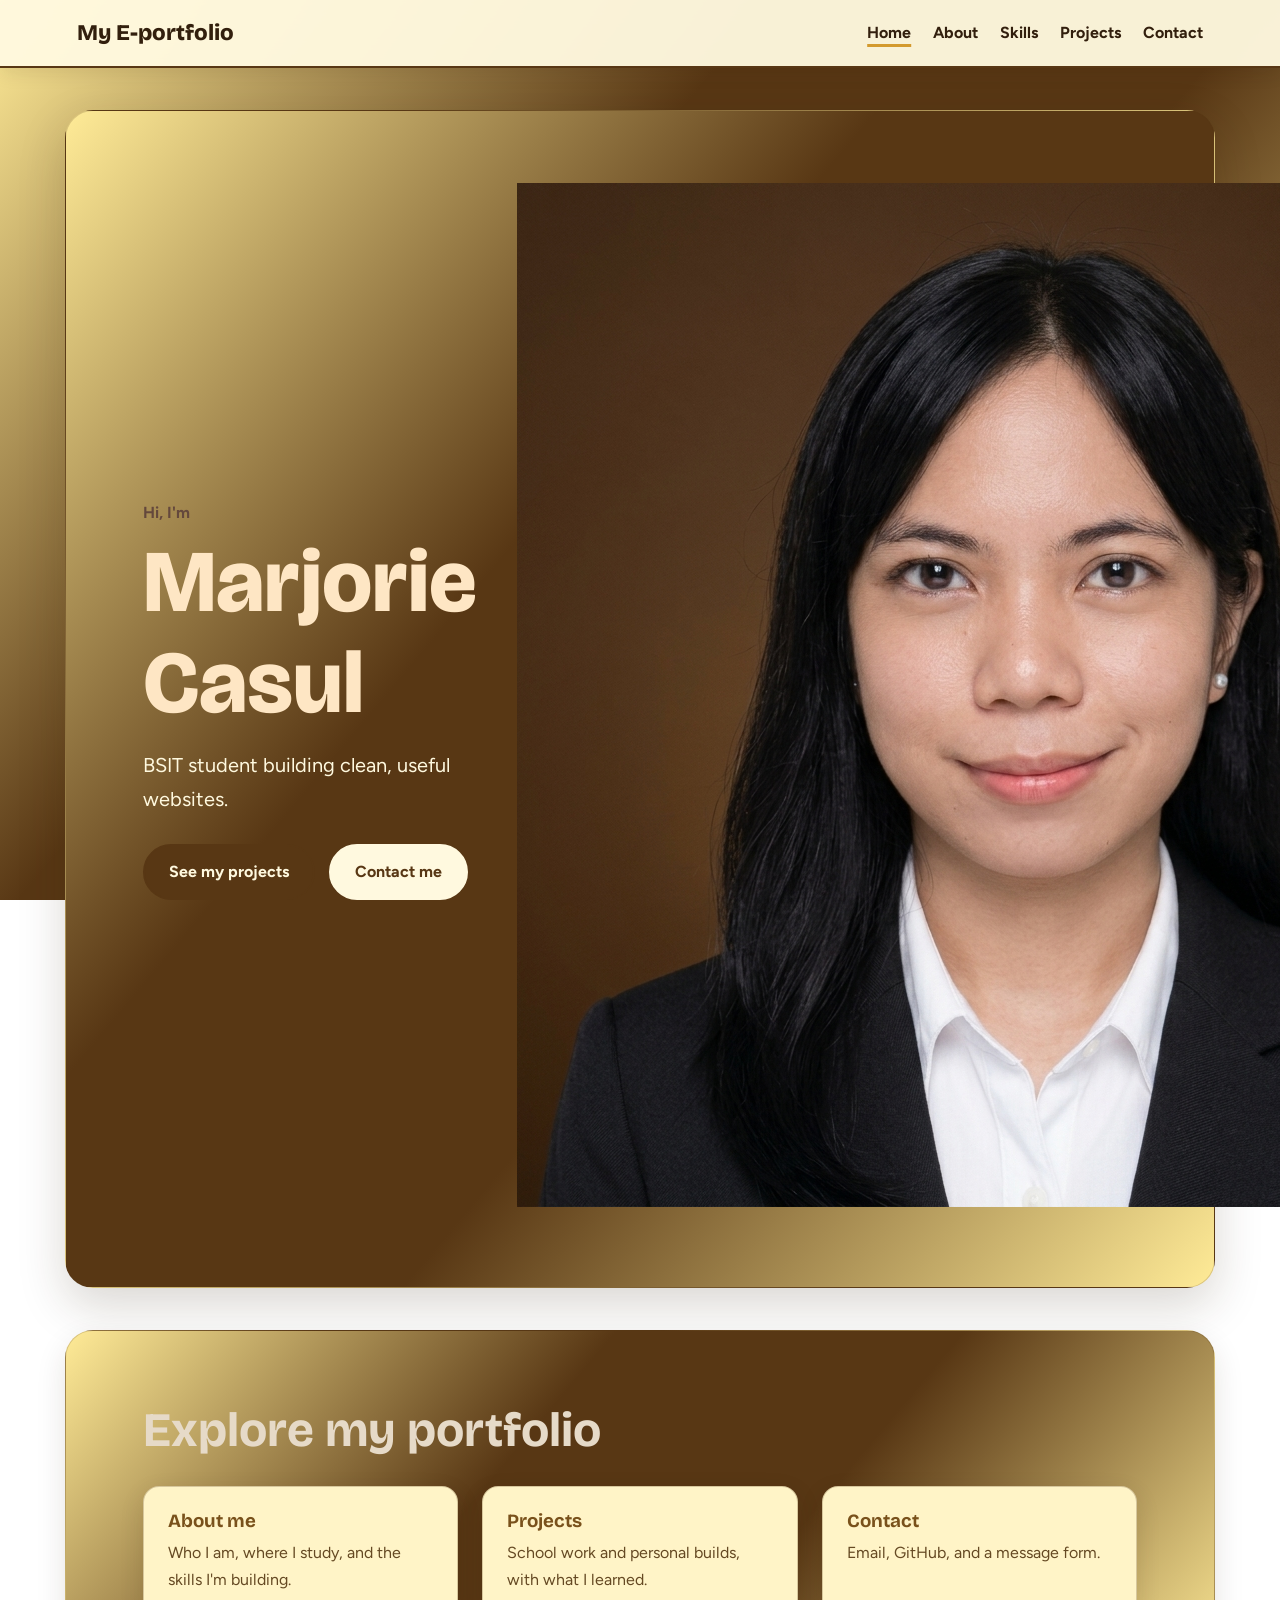
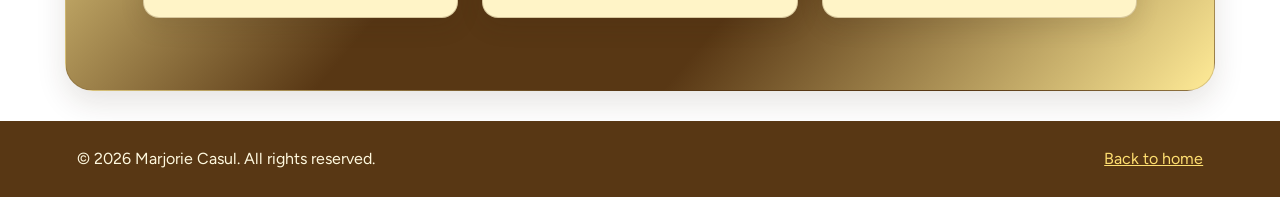
==== commit 35ee0d33: "Fix indentation and formatting in index.html" ====
--- a/index.html
+++ b/index.html
@@ -37,9 +37,9 @@
           <a class="btn btn-outline" href="contact.html">Contact me</a>
         </div>
       </div>
-  
+        <div class="hero-image">
            <img src="myphoto.jpeg" alt="Photo of Marj Casul"> 
-      
+        </div>
     </section>
 
     <!-- ===== WHERE TO GO NEXT ===== -->
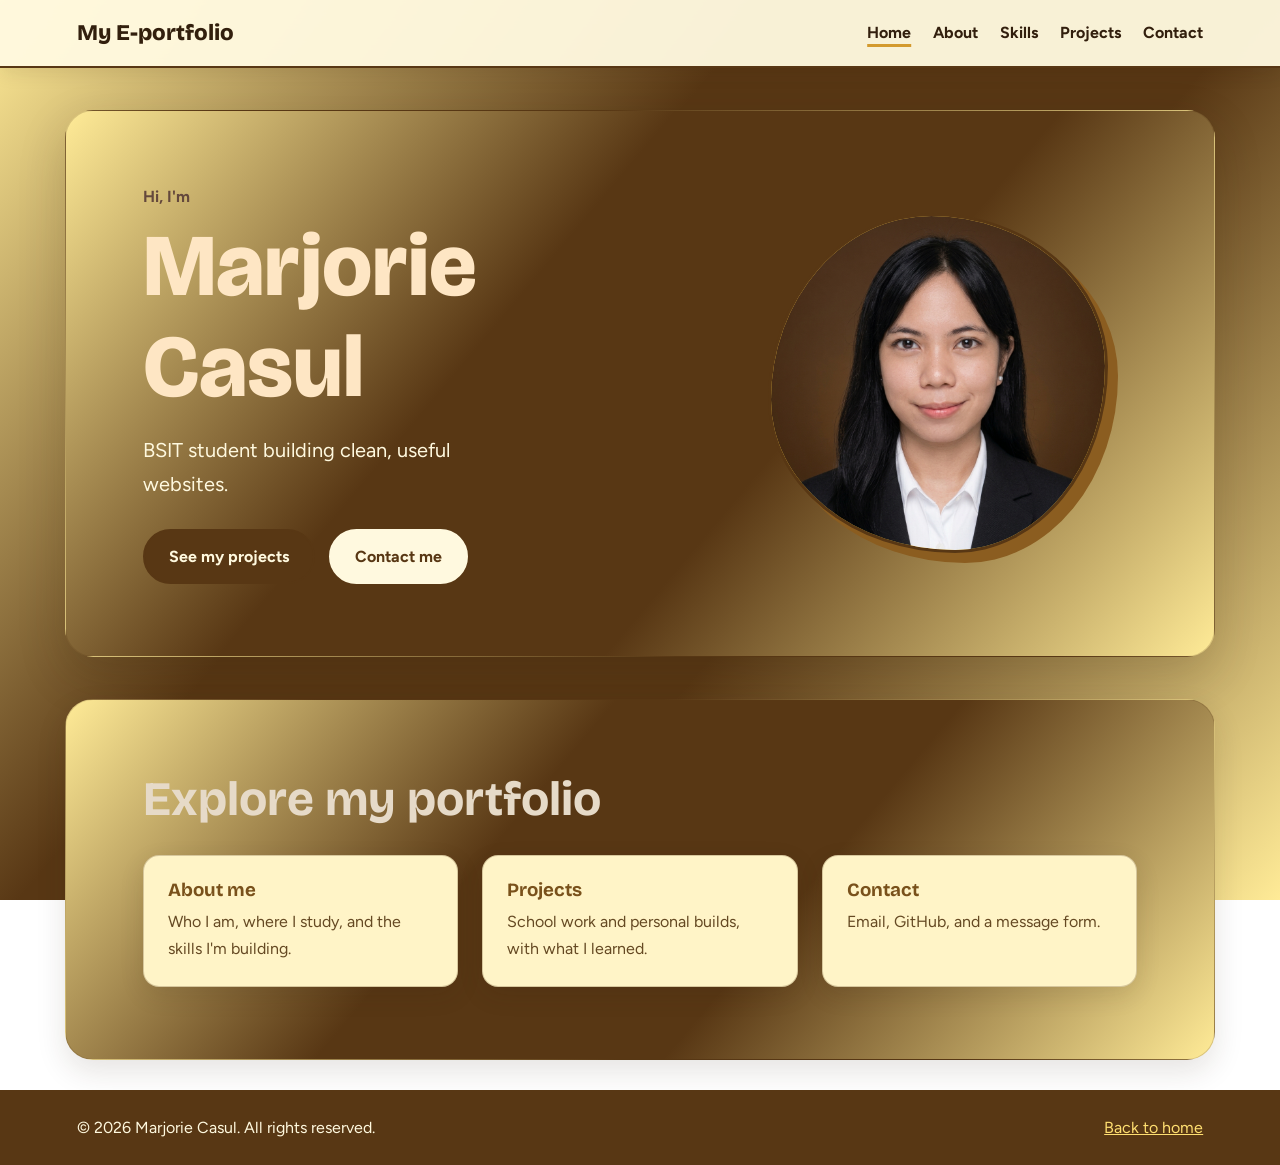
==== commit c4459cf3: "Rename hero-image class to hero-photo" ====
--- a/index.html
+++ b/index.html
@@ -37,7 +37,7 @@
           <a class="btn btn-outline" href="contact.html">Contact me</a>
         </div>
       </div>
-        <div class="hero-image">
+        <div class="hero-photo">
            <img src="myphoto.jpeg" alt="Photo of Marj Casul"> 
         </div>
     </section>
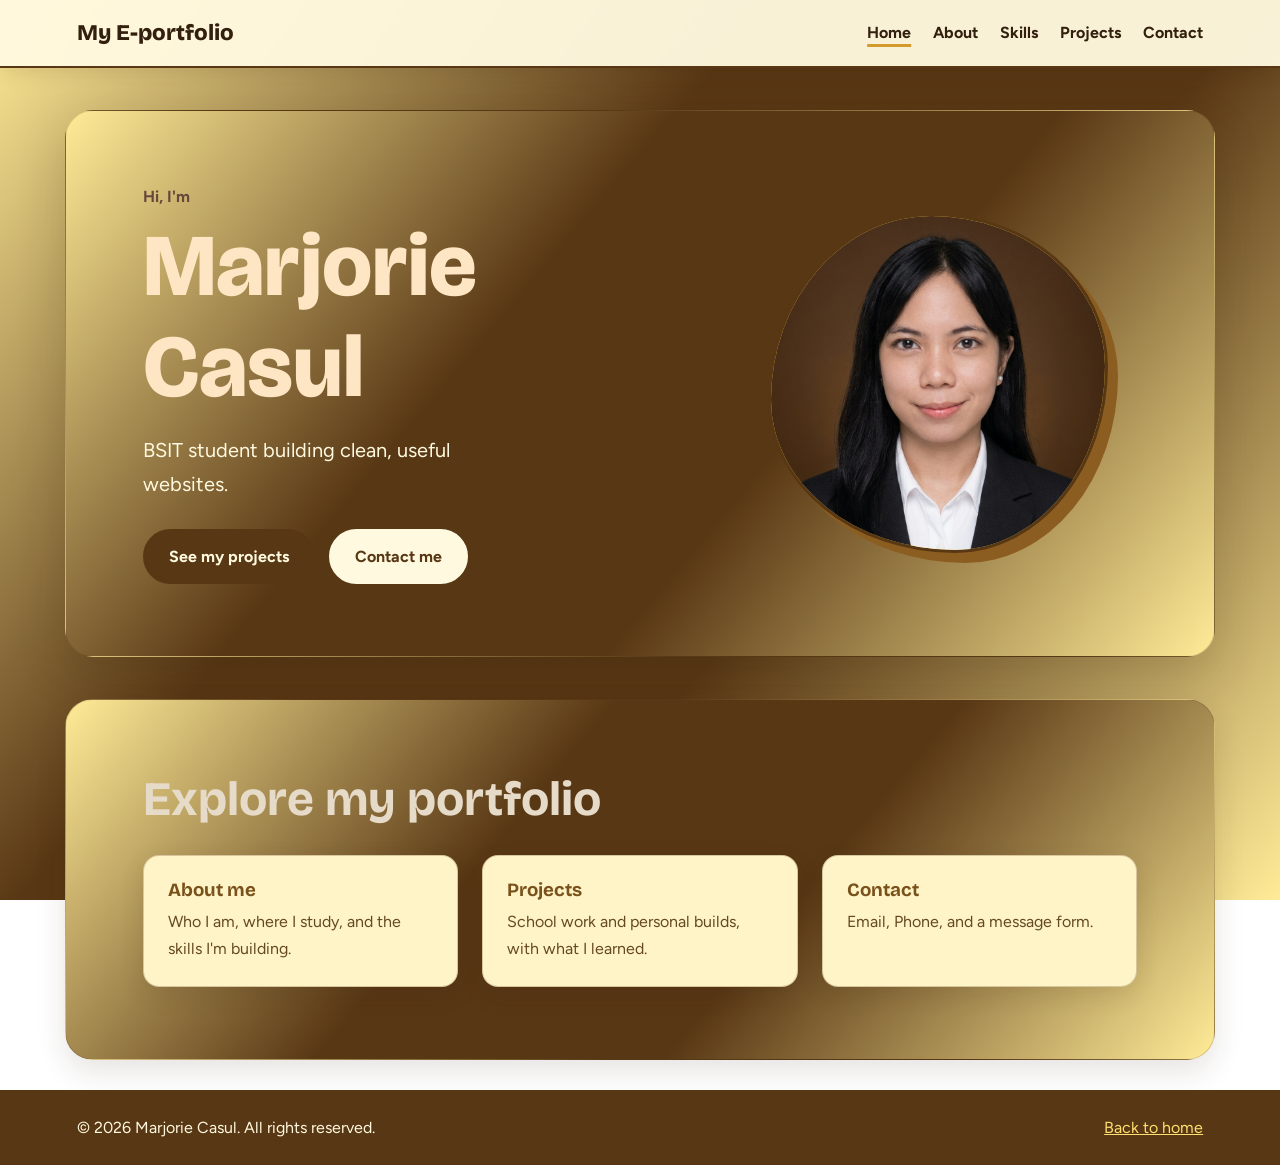
==== commit d6f7a478: "Update contact section description in index.html" ====
--- a/index.html
+++ b/index.html
@@ -56,7 +56,7 @@
         </a>
         <a class="link-card" href="contact.html">
           <h3>Contact</h3>
-          <p>Email, GitHub, and a message form.</p>
+          <p>Email, Phone, and a message form.</p>
         </a>
       </div>
     </section>
--- a/style.css
+++ b/style.css
@@ -101,7 +101,7 @@
 .section > * { max-width: 1050px; margin-left: auto; margin-right: auto; }
 .section h2 { font-size: clamp(2rem, 5vw, 3rem); margin-bottom: 28px; color: #E6DAC8; }
 .about-grid { display: grid; grid-template-columns: 1.3fr 1fr; gap: 40px; }
-.about-grid p { max-width: 60ch; font-size: 1.1rem; color: #161616  }
+.about-grid p { max-width: 60ch; font-size: 1.1rem; color: #E6DAC8; }
 .facts {
   list-style: none; background:#fff4c7; border: 2px solid var(--primary);
   border-radius: var(--radius); padding: 22px; box-shadow: 0 8px 22px rgba(50, 31, 13, .08);
@@ -118,7 +118,19 @@
 .bar span { display: block; height: 100%; background: linear-gradient(90deg, #8b5d20, #d39a2e, #f0bf3f); }
 
 /* ---------- 7. PROJECTS ---------- */
-.projects-grid { display: grid; grid-template-columns: repeat(auto-fit, minmax(270px, 1fr)); gap: 28px; }
+.projects-grid {
+    display: grid;
+    grid-template-columns: repeat(2, 1fr);
+    gap: 28px;
+}
+
+.project:nth-child(3) {
+    grid-column: 1 / -1;
+    justify-self: center;
+    width: 100%;
+    max-width: 450px;
+}
+
 .project {
   background: var(--card); border: 2px solid var(--primary); border-radius: var(--radius);
   overflow: hidden; padding-bottom: 22px; box-shadow: 0 10px 26px rgba(50, 31, 13, .1);
@@ -180,8 +192,8 @@
   border: 1px solid rgba(88, 55, 20, .2);
   box-shadow: 0 12px 30px rgba(50, 31, 13, .12);
 }
-.page-title h1 { font-size: clamp(2.4rem, 7vw, 4rem); font-weight: 800; margin-bottom: 8px; }
-.page-title p { color: #161616; font-size: 1.15rem; max-width: 50ch; }
+.page-title h1 { font-size: clamp(2.4rem, 7vw, 4rem); font-weight: 800; margin-bottom: 8px; color: #E6DAC8; }
+.page-title p { color: #E6DAC8; font-size: 1.15rem; max-width: 50ch; }
 .link-cards { display: grid; grid-template-columns: repeat(auto-fit, minmax(240px, 1fr)); gap: 24px; }
 .link-card {
   display: block; padding: 24px; text-decoration: none; color: var(--ink);
@@ -197,7 +209,7 @@
 .link-card p { color: var(--muted); }
 .contact-grid { display: grid; grid-template-columns: 1fr 1.2fr; gap: 40px; }
 .form { display: grid; gap: 16px; }
-.form label { font-weight: 700; display: grid; gap: 6px; }
+.form label { font-weight: 700; display: grid; gap: 6px; color: #F4F1EA; }
 .form input, .form textarea {
   width: 100%; font: inherit; padding: 12px; color: var(--ink);
   background: #fffdf2; border: 2px solid #8a622c; border-radius: 10px;
